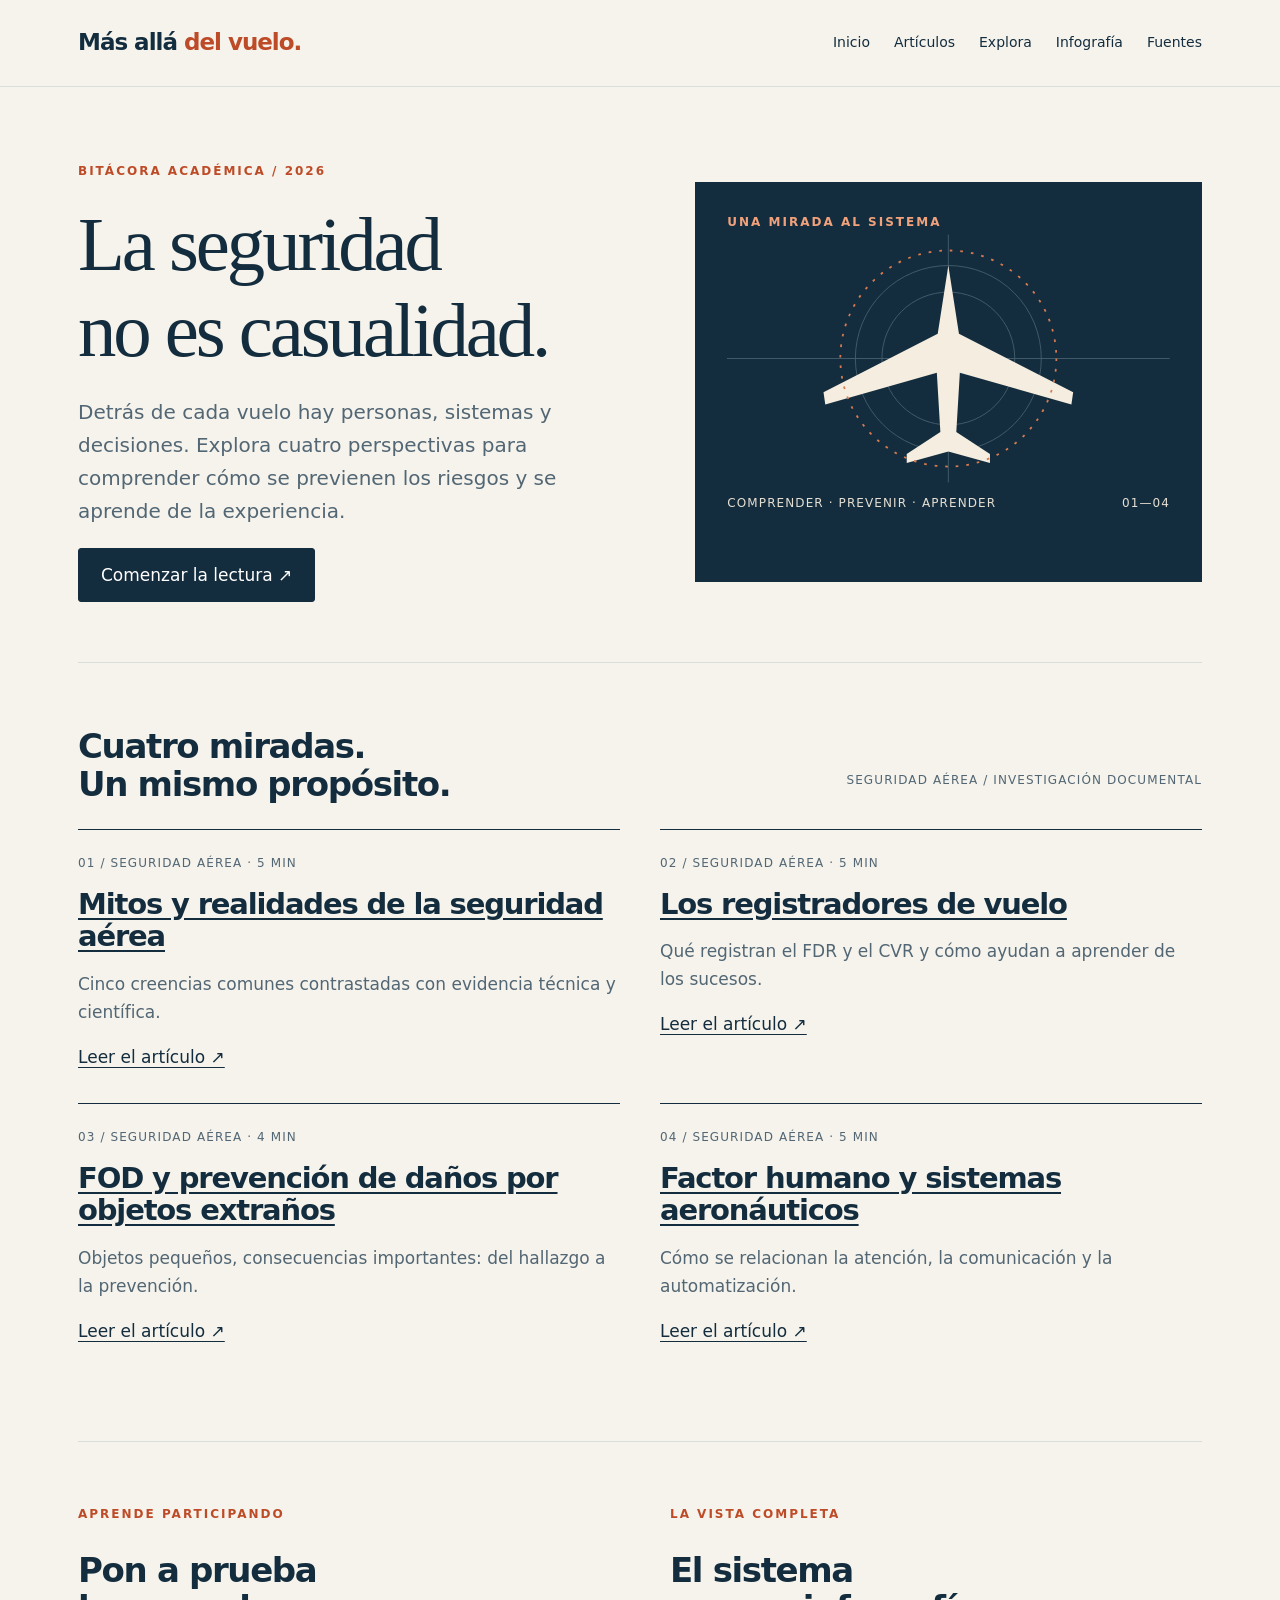
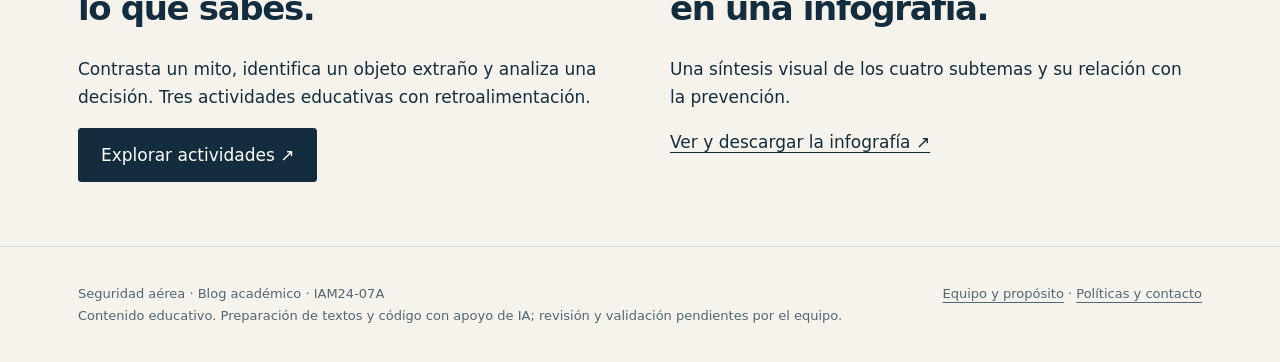
==== index.html @ 42914249 "Añadir blog académico de seguridad aérea con artículos, infografía y actividades" ====
<!doctype html><html lang="es"><head><meta charset="utf-8"><meta name="viewport" content="width=device-width, initial-scale=1"><meta name="description" content="Blog académico sobre seguridad aérea: mitos, registradores, FOD y factor humano."><title>Seguridad aérea · Más allá del vuelo</title><link rel="stylesheet" href="estilos.css"></head><body><a class="skip" href="#contenido">Saltar al contenido</a><div class="top"><header class="wrap"><a class="brand" href="index.html">Más allá<span> del vuelo.</span></a><nav aria-label="Navegación principal"><a href="index.html">Inicio</a><a href="index.html#articulos">Artículos</a><a href="actividades.html">Explora</a><a href="infografia.html">Infografía</a><a href="fuentes.html">Fuentes</a></nav></header></div><main id="contenido" class="wrap"><section class="hero"><div><div class="eyebrow">Bitácora académica / 2026</div><h1>La seguridad<br>no es casualidad.</h1><p class="lead">Detrás de cada vuelo hay personas, sistemas y decisiones. Explora cuatro perspectivas para comprender cómo se previenen los riesgos y se aprende de la experiencia.</p><a class="btn" href="#articulos">Comenzar la lectura ↗</a></div><div class="hero-art"><div class="eyebrow">Una mirada al sistema</div><svg viewBox="0 0 500 280" role="img" aria-label="Ilustración esquemática de un avión y cuatro áreas de seguridad"><g stroke="#466070" stroke-width="1" fill="none"><circle cx="250" cy="140" r="105"/><circle cx="250" cy="140" r="75"/><path d="M0 140h500M250 0v280"/></g><path fill="#f4ede0" d="M250 35l12 77 129 66-2 14-126-36-4 67 38 25v10l-47-13-47 13v-10l38-25-4-67-126 36-2-14 129-66z"/><circle cx="250" cy="140" r="122" stroke="#d77a4f" stroke-width="2" stroke-dasharray="3 9" fill="none"/></svg><div class="row meta" style="color:#e5dfd3"><span>Comprender · Prevenir · Aprender</span><span>01—04</span></div></div></section><section class="section" id="articulos"><div class="sectionhead"><h2>Cuatro miradas.<br>Un mismo propósito.</h2><p class="meta">Seguridad aérea / Investigación documental</p></div><div class="grid"><article class="story"><div class="meta">01 / Seguridad aérea · 5 min</div><h3><a href="mitos.html">Mitos y realidades de la seguridad aérea</a></h3><p>Cinco creencias comunes contrastadas con evidencia técnica y científica.</p><a href="mitos.html">Leer el artículo ↗</a></article><article class="story"><div class="meta">02 / Seguridad aérea · 5 min</div><h3><a href="registradores.html">Los registradores de vuelo</a></h3><p>Qué registran el FDR y el CVR y cómo ayudan a aprender de los sucesos.</p><a href="registradores.html">Leer el artículo ↗</a></article><article class="story"><div class="meta">03 / Seguridad aérea · 4 min</div><h3><a href="fod.html">FOD y prevención de daños por objetos extraños</a></h3><p>Objetos pequeños, consecuencias importantes: del hallazgo a la prevención.</p><a href="fod.html">Leer el artículo ↗</a></article><article class="story"><div class="meta">04 / Seguridad aérea · 5 min</div><h3><a href="factor-humano.html">Factor humano y sistemas aeronáuticos</a></h3><p>Cómo se relacionan la atención, la comunicación y la automatización.</p><a href="factor-humano.html">Leer el artículo ↗</a></article></div></section><section class="section split"><div><div class="eyebrow">Aprende participando</div><h2>Pon a prueba<br>lo que sabes.</h2><p>Contrasta un mito, identifica un objeto extraño y analiza una decisión. Tres actividades educativas con retroalimentación.</p><a class="btn" href="actividades.html">Explorar actividades ↗</a></div><div><div class="eyebrow">La vista completa</div><h2>El sistema<br>en una infografía.</h2><p>Una síntesis visual de los cuatro subtemas y su relación con la prevención.</p><a href="infografia.html">Ver y descargar la infografía ↗</a></div></section></main><footer><div class="wrap row"><span>Seguridad aérea · Blog académico · IAM24-07A</span><div><a href="acerca.html">Equipo y propósito</a> · <a href="politicas.html">Políticas y contacto</a></div></div><div class="wrap">Contenido educativo. Preparación de textos y código con apoyo de IA; revisión y validación pendientes por el equipo.</div></footer><script src="interaccion.js" defer></script></body></html>
---- estilos.css ----
:root{--ink:#142d3e;--muted:#526674;--paper:#f5f3ec;--line:#d7ddd9;--orange:#be4b27;--light:#e7eeeb}*{box-sizing:border-box}html{scroll-behavior:smooth}body{margin:0;background:var(--paper);color:var(--ink);font:17px/1.65 system-ui,-apple-system,Segoe UI,sans-serif}a{color:inherit;text-underline-offset:4px}a:hover{color:var(--orange)}button,input,select{font:inherit}button,.btn{display:inline-block;cursor:pointer;background:var(--ink);color:white;border:1px solid var(--ink);padding:12px 22px;text-decoration:none;border-radius:3px}button:hover,.btn:hover{background:var(--orange);border-color:var(--orange);color:white}button:focus-visible,a:focus-visible{outline:3px solid #df8a28;outline-offset:4px}.wrap{max-width:1180px;margin:auto;padding:0 28px}.top{border-bottom:1px solid var(--line)}header{display:flex;align-items:center;justify-content:space-between;gap:20px;min-height:86px}.brand{text-decoration:none;font-weight:800;letter-spacing:-1px;font-size:23px}.brand span{color:var(--orange)}nav{display:flex;gap:24px;font-size:14px;flex-wrap:wrap}nav a{text-decoration:none}.eyebrow{text-transform:uppercase;font:700 12px/1.4 system-ui;letter-spacing:2px;color:var(--orange)}h1,h2,h3{line-height:1.12;font-weight:700;letter-spacing:-.04em}h1{font-family:Georgia,serif;font-size:clamp(42px,6vw,78px);font-weight:400;margin:22px 0}h2{font-size:34px}h3{font-size:23px}.hero{display:grid;grid-template-columns:1.1fr 1fr;gap:60px;padding:76px 0 60px;align-items:center}.hero p{max-width:620px}.lead{font-size:20px;color:var(--muted)}.hero-art{background:var(--ink);color:white;min-height:400px;position:relative;overflow:hidden;padding:32px}.hero-art svg{width:100%;height:255px}.hero-art .eyebrow{color:#f1a27c}.grid{display:grid;grid-template-columns:repeat(2,1fr);gap:0 40px}.story{border-top:1px solid var(--ink);padding:24px 0 32px}.story h3{font-size:29px;margin:14px 0}.story p{color:var(--muted)}.meta{font-size:12px;text-transform:uppercase;letter-spacing:1.1px;color:var(--muted)}.row{display:flex;align-items:center;justify-content:space-between;gap:16px}.section{padding:64px 0;border-top:1px solid var(--line)}.sectionhead{display:flex;align-items:end;justify-content:space-between;gap:24px;margin-bottom:26px}.sectionhead h2{margin:0}.split{display:grid;grid-template-columns:1fr 1fr;gap:60px}.reading{max-width:780px;margin:50px auto 80px}.reading h1{font-size:55px}.reading p{text-align:left;line-height:1.85}.reading h2{font-size:27px;margin-top:42px}.back{font-size:14px}.articlemeta{border-top:1px solid var(--line);border-bottom:1px solid var(--line);padding:14px 0;margin:30px 0;font-size:13px;color:var(--muted)}.diagram{background:var(--light);padding:24px;margin:28px 0}.diagram svg{width:100%;height:auto}.caption{font-size:12px;color:var(--muted);margin-top:8px}.practice{background:var(--ink);color:white;padding:40px;margin-top:35px}.practice p{color:#dce3e8}.practice legend{font-size:20px;font-weight:700}.options label{display:block;margin:10px 0;padding:10px;border:1px solid #72838e}.practice button{background:#e7cba5;color:var(--ink);margin-top:15px}.feedback{padding-top:16px;min-height:30px}.reference{overflow-wrap:anywhere;font-size:14px;padding:18px 0;border-bottom:1px solid var(--line)}.infographic{max-width:480px;width:100%;display:block;margin:30px auto}.note{border-left:3px solid var(--orange);padding:4px 20px;color:var(--muted)}footer{padding:36px 0;border-top:1px solid var(--line);font-size:13px;color:var(--muted)}footer .row{flex-wrap:wrap}.pill{border:1px solid var(--line);padding:7px 12px;display:inline-block;font-size:12px}.article-nav{display:flex;gap:18px;flex-wrap:wrap}.skip{position:absolute;top:-70px;left:15px;background:white;padding:10px}.skip:focus{top:10px}details{padding:18px 0;border-bottom:1px solid var(--line)}summary{cursor:pointer;font-weight:700}.status{background:#efe4d1;padding:20px;font-size:15px} @media(max-width:760px){header{display:block;padding:18px 0}nav{gap:15px;margin-top:12px}.hero,.split{grid-template-columns:1fr;gap:30px}.hero{padding:36px 0}.hero-art{min-height:300px}.grid{grid-template-columns:1fr}.section{padding:40px 0}.sectionhead{display:block}.reading h1{font-size:40px}.practice{padding:24px}.wrap{padding:0 20px}.reading{margin-top:30px}}@media print{header,footer,.practice,.btn,nav{display:none}.reading{max-width:none}body{background:white;color:black}.reading p{font-size:11pt}.hero-art{display:none}}
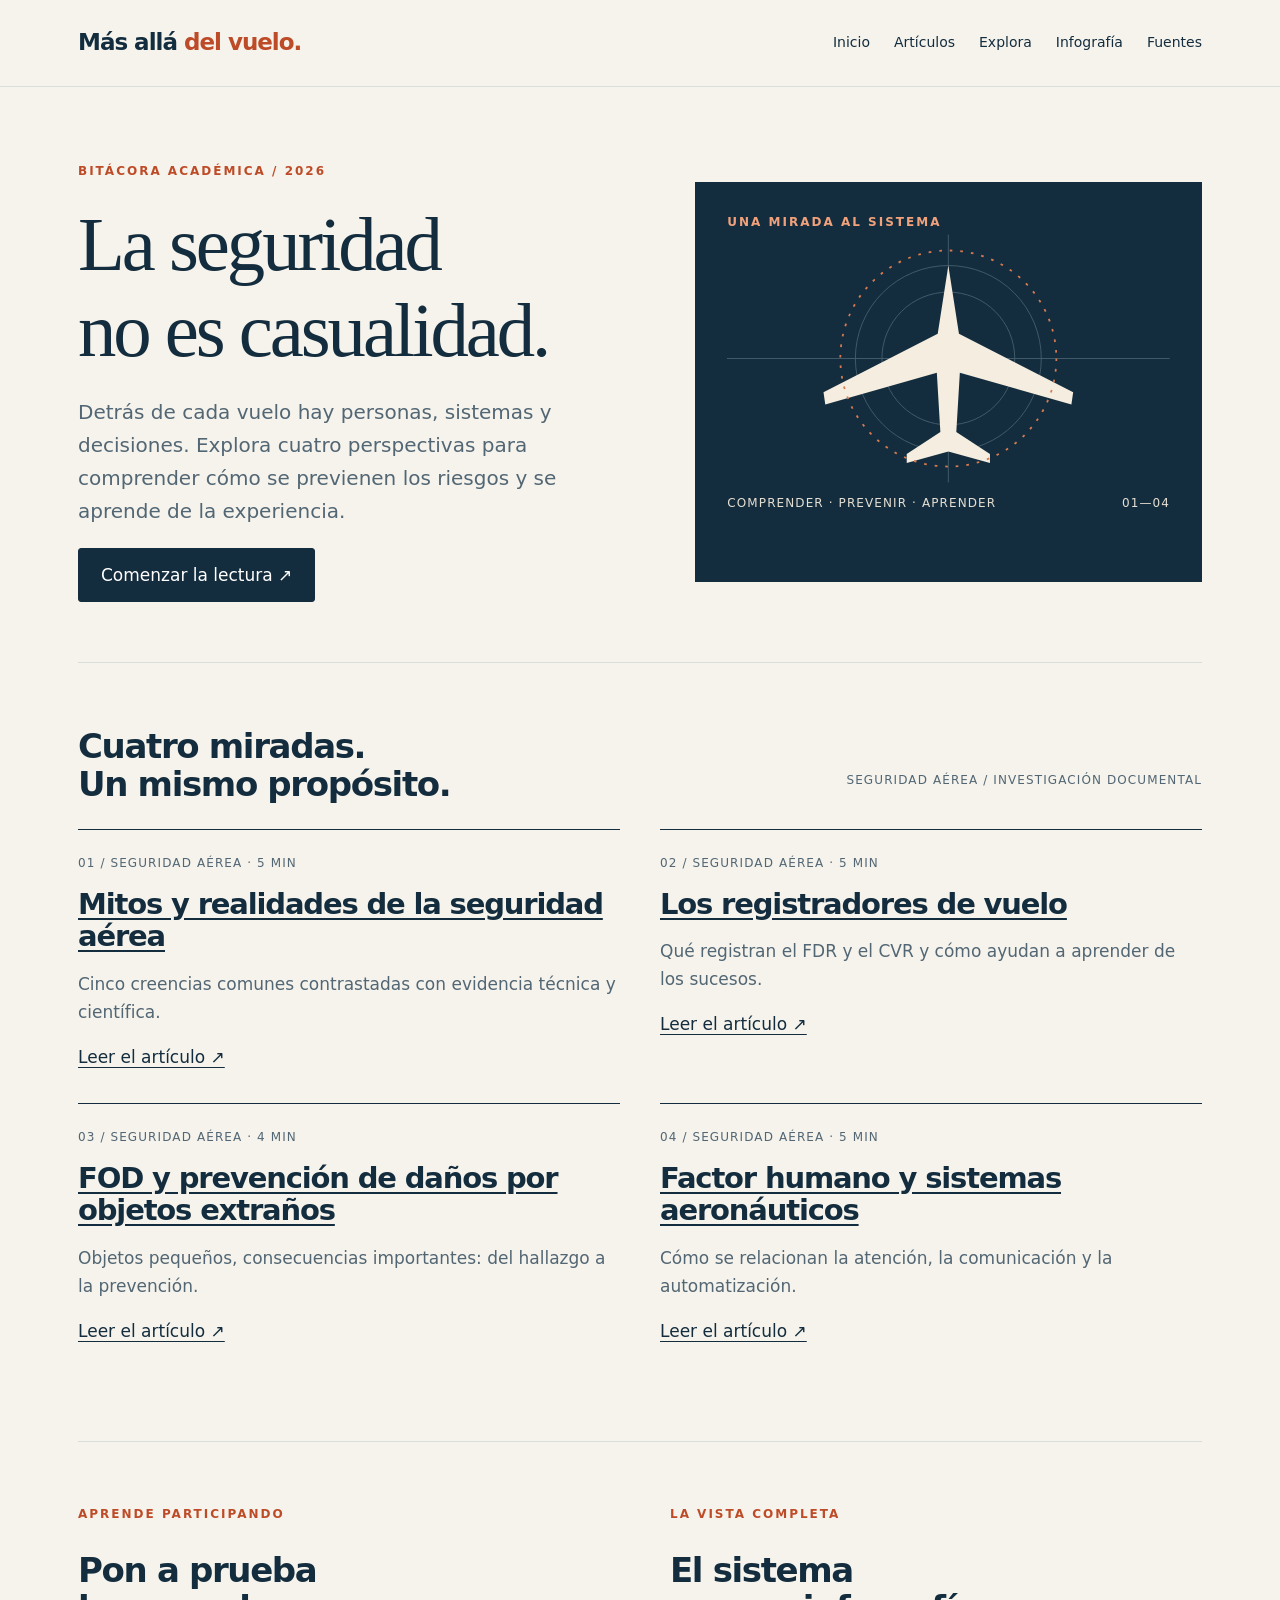
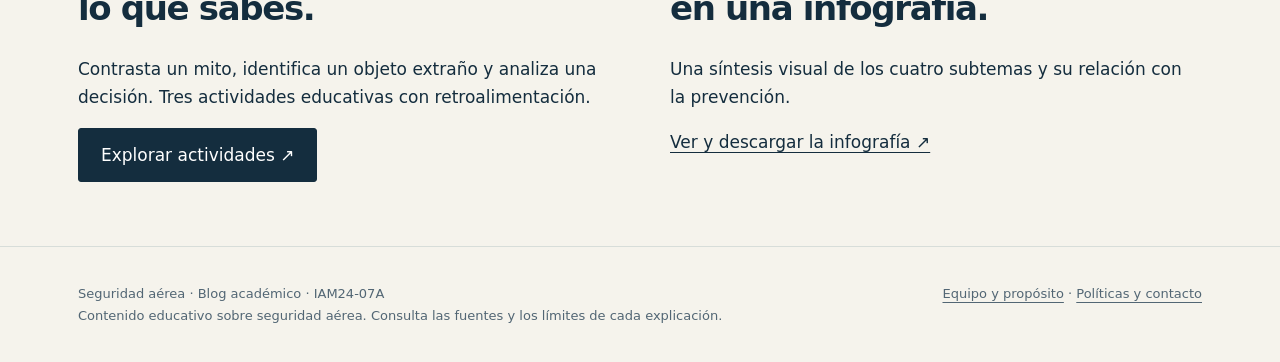
==== commit 5027c717: "Simplificar créditos visibles y conservar referencias bibliográficas" ====
--- a/index.html
+++ b/index.html
@@ -1 +1 @@
-<!doctype html><html lang="es"><head><meta charset="utf-8"><meta name="viewport" content="width=device-width, initial-scale=1"><meta name="description" content="Blog académico sobre seguridad aérea: mitos, registradores, FOD y factor humano."><title>Seguridad aérea · Más allá del vuelo</title><link rel="stylesheet" href="estilos.css"></head><body><a class="skip" href="#contenido">Saltar al contenido</a><div class="top"><header class="wrap"><a class="brand" href="index.html">Más allá<span> del vuelo.</span></a><nav aria-label="Navegación principal"><a href="index.html">Inicio</a><a href="index.html#articulos">Artículos</a><a href="actividades.html">Explora</a><a href="infografia.html">Infografía</a><a href="fuentes.html">Fuentes</a></nav></header></div><main id="contenido" class="wrap"><section class="hero"><div><div class="eyebrow">Bitácora académica / 2026</div><h1>La seguridad<br>no es casualidad.</h1><p class="lead">Detrás de cada vuelo hay personas, sistemas y decisiones. Explora cuatro perspectivas para comprender cómo se previenen los riesgos y se aprende de la experiencia.</p><a class="btn" href="#articulos">Comenzar la lectura ↗</a></div><div class="hero-art"><div class="eyebrow">Una mirada al sistema</div><svg viewBox="0 0 500 280" role="img" aria-label="Ilustración esquemática de un avión y cuatro áreas de seguridad"><g stroke="#466070" stroke-width="1" fill="none"><circle cx="250" cy="140" r="105"/><circle cx="250" cy="140" r="75"/><path d="M0 140h500M250 0v280"/></g><path fill="#f4ede0" d="M250 35l12 77 129 66-2 14-126-36-4 67 38 25v10l-47-13-47 13v-10l38-25-4-67-126 36-2-14 129-66z"/><circle cx="250" cy="140" r="122" stroke="#d77a4f" stroke-width="2" stroke-dasharray="3 9" fill="none"/></svg><div class="row meta" style="color:#e5dfd3"><span>Comprender · Prevenir · Aprender</span><span>01—04</span></div></div></section><section class="section" id="articulos"><div class="sectionhead"><h2>Cuatro miradas.<br>Un mismo propósito.</h2><p class="meta">Seguridad aérea / Investigación documental</p></div><div class="grid"><article class="story"><div class="meta">01 / Seguridad aérea · 5 min</div><h3><a href="mitos.html">Mitos y realidades de la seguridad aérea</a></h3><p>Cinco creencias comunes contrastadas con evidencia técnica y científica.</p><a href="mitos.html">Leer el artículo ↗</a></article><article class="story"><div class="meta">02 / Seguridad aérea · 5 min</div><h3><a href="registradores.html">Los registradores de vuelo</a></h3><p>Qué registran el FDR y el CVR y cómo ayudan a aprender de los sucesos.</p><a href="registradores.html">Leer el artículo ↗</a></article><article class="story"><div class="meta">03 / Seguridad aérea · 4 min</div><h3><a href="fod.html">FOD y prevención de daños por objetos extraños</a></h3><p>Objetos pequeños, consecuencias importantes: del hallazgo a la prevención.</p><a href="fod.html">Leer el artículo ↗</a></article><article class="story"><div class="meta">04 / Seguridad aérea · 5 min</div><h3><a href="factor-humano.html">Factor humano y sistemas aeronáuticos</a></h3><p>Cómo se relacionan la atención, la comunicación y la automatización.</p><a href="factor-humano.html">Leer el artículo ↗</a></article></div></section><section class="section split"><div><div class="eyebrow">Aprende participando</div><h2>Pon a prueba<br>lo que sabes.</h2><p>Contrasta un mito, identifica un objeto extraño y analiza una decisión. Tres actividades educativas con retroalimentación.</p><a class="btn" href="actividades.html">Explorar actividades ↗</a></div><div><div class="eyebrow">La vista completa</div><h2>El sistema<br>en una infografía.</h2><p>Una síntesis visual de los cuatro subtemas y su relación con la prevención.</p><a href="infografia.html">Ver y descargar la infografía ↗</a></div></section></main><footer><div class="wrap row"><span>Seguridad aérea · Blog académico · IAM24-07A</span><div><a href="acerca.html">Equipo y propósito</a> · <a href="politicas.html">Políticas y contacto</a></div></div><div class="wrap">Contenido educativo. Preparación de textos y código con apoyo de IA; revisión y validación pendientes por el equipo.</div></footer><script src="interaccion.js" defer></script></body></html>+<!doctype html><html lang="es"><head><meta charset="utf-8"><meta name="viewport" content="width=device-width, initial-scale=1"><meta name="description" content="Blog académico sobre seguridad aérea: mitos, registradores, FOD y factor humano."><title>Seguridad aérea · Más allá del vuelo</title><link rel="stylesheet" href="estilos.css"></head><body><a class="skip" href="#contenido">Saltar al contenido</a><div class="top"><header class="wrap"><a class="brand" href="index.html">Más allá<span> del vuelo.</span></a><nav aria-label="Navegación principal"><a href="index.html">Inicio</a><a href="index.html#articulos">Artículos</a><a href="actividades.html">Explora</a><a href="infografia.html">Infografía</a><a href="fuentes.html">Fuentes</a></nav></header></div><main id="contenido" class="wrap"><section class="hero"><div><div class="eyebrow">Bitácora académica / 2026</div><h1>La seguridad<br>no es casualidad.</h1><p class="lead">Detrás de cada vuelo hay personas, sistemas y decisiones. Explora cuatro perspectivas para comprender cómo se previenen los riesgos y se aprende de la experiencia.</p><a class="btn" href="#articulos">Comenzar la lectura ↗</a></div><div class="hero-art"><div class="eyebrow">Una mirada al sistema</div><svg viewBox="0 0 500 280" role="img" aria-label="Ilustración esquemática de un avión y cuatro áreas de seguridad"><g stroke="#466070" stroke-width="1" fill="none"><circle cx="250" cy="140" r="105"/><circle cx="250" cy="140" r="75"/><path d="M0 140h500M250 0v280"/></g><path fill="#f4ede0" d="M250 35l12 77 129 66-2 14-126-36-4 67 38 25v10l-47-13-47 13v-10l38-25-4-67-126 36-2-14 129-66z"/><circle cx="250" cy="140" r="122" stroke="#d77a4f" stroke-width="2" stroke-dasharray="3 9" fill="none"/></svg><div class="row meta" style="color:#e5dfd3"><span>Comprender · Prevenir · Aprender</span><span>01—04</span></div></div></section><section class="section" id="articulos"><div class="sectionhead"><h2>Cuatro miradas.<br>Un mismo propósito.</h2><p class="meta">Seguridad aérea / Investigación documental</p></div><div class="grid"><article class="story"><div class="meta">01 / Seguridad aérea · 5 min</div><h3><a href="mitos.html">Mitos y realidades de la seguridad aérea</a></h3><p>Cinco creencias comunes contrastadas con evidencia técnica y científica.</p><a href="mitos.html">Leer el artículo ↗</a></article><article class="story"><div class="meta">02 / Seguridad aérea · 5 min</div><h3><a href="registradores.html">Los registradores de vuelo</a></h3><p>Qué registran el FDR y el CVR y cómo ayudan a aprender de los sucesos.</p><a href="registradores.html">Leer el artículo ↗</a></article><article class="story"><div class="meta">03 / Seguridad aérea · 4 min</div><h3><a href="fod.html">FOD y prevención de daños por objetos extraños</a></h3><p>Objetos pequeños, consecuencias importantes: del hallazgo a la prevención.</p><a href="fod.html">Leer el artículo ↗</a></article><article class="story"><div class="meta">04 / Seguridad aérea · 5 min</div><h3><a href="factor-humano.html">Factor humano y sistemas aeronáuticos</a></h3><p>Cómo se relacionan la atención, la comunicación y la automatización.</p><a href="factor-humano.html">Leer el artículo ↗</a></article></div></section><section class="section split"><div><div class="eyebrow">Aprende participando</div><h2>Pon a prueba<br>lo que sabes.</h2><p>Contrasta un mito, identifica un objeto extraño y analiza una decisión. Tres actividades educativas con retroalimentación.</p><a class="btn" href="actividades.html">Explorar actividades ↗</a></div><div><div class="eyebrow">La vista completa</div><h2>El sistema<br>en una infografía.</h2><p>Una síntesis visual de los cuatro subtemas y su relación con la prevención.</p><a href="infografia.html">Ver y descargar la infografía ↗</a></div></section></main><footer><div class="wrap row"><span>Seguridad aérea · Blog académico · IAM24-07A</span><div><a href="acerca.html">Equipo y propósito</a> · <a href="politicas.html">Políticas y contacto</a></div></div><div class="wrap">Contenido educativo sobre seguridad aérea. Consulta las fuentes y los límites de cada explicación.</div></footer><script src="interaccion.js" defer></script></body></html>
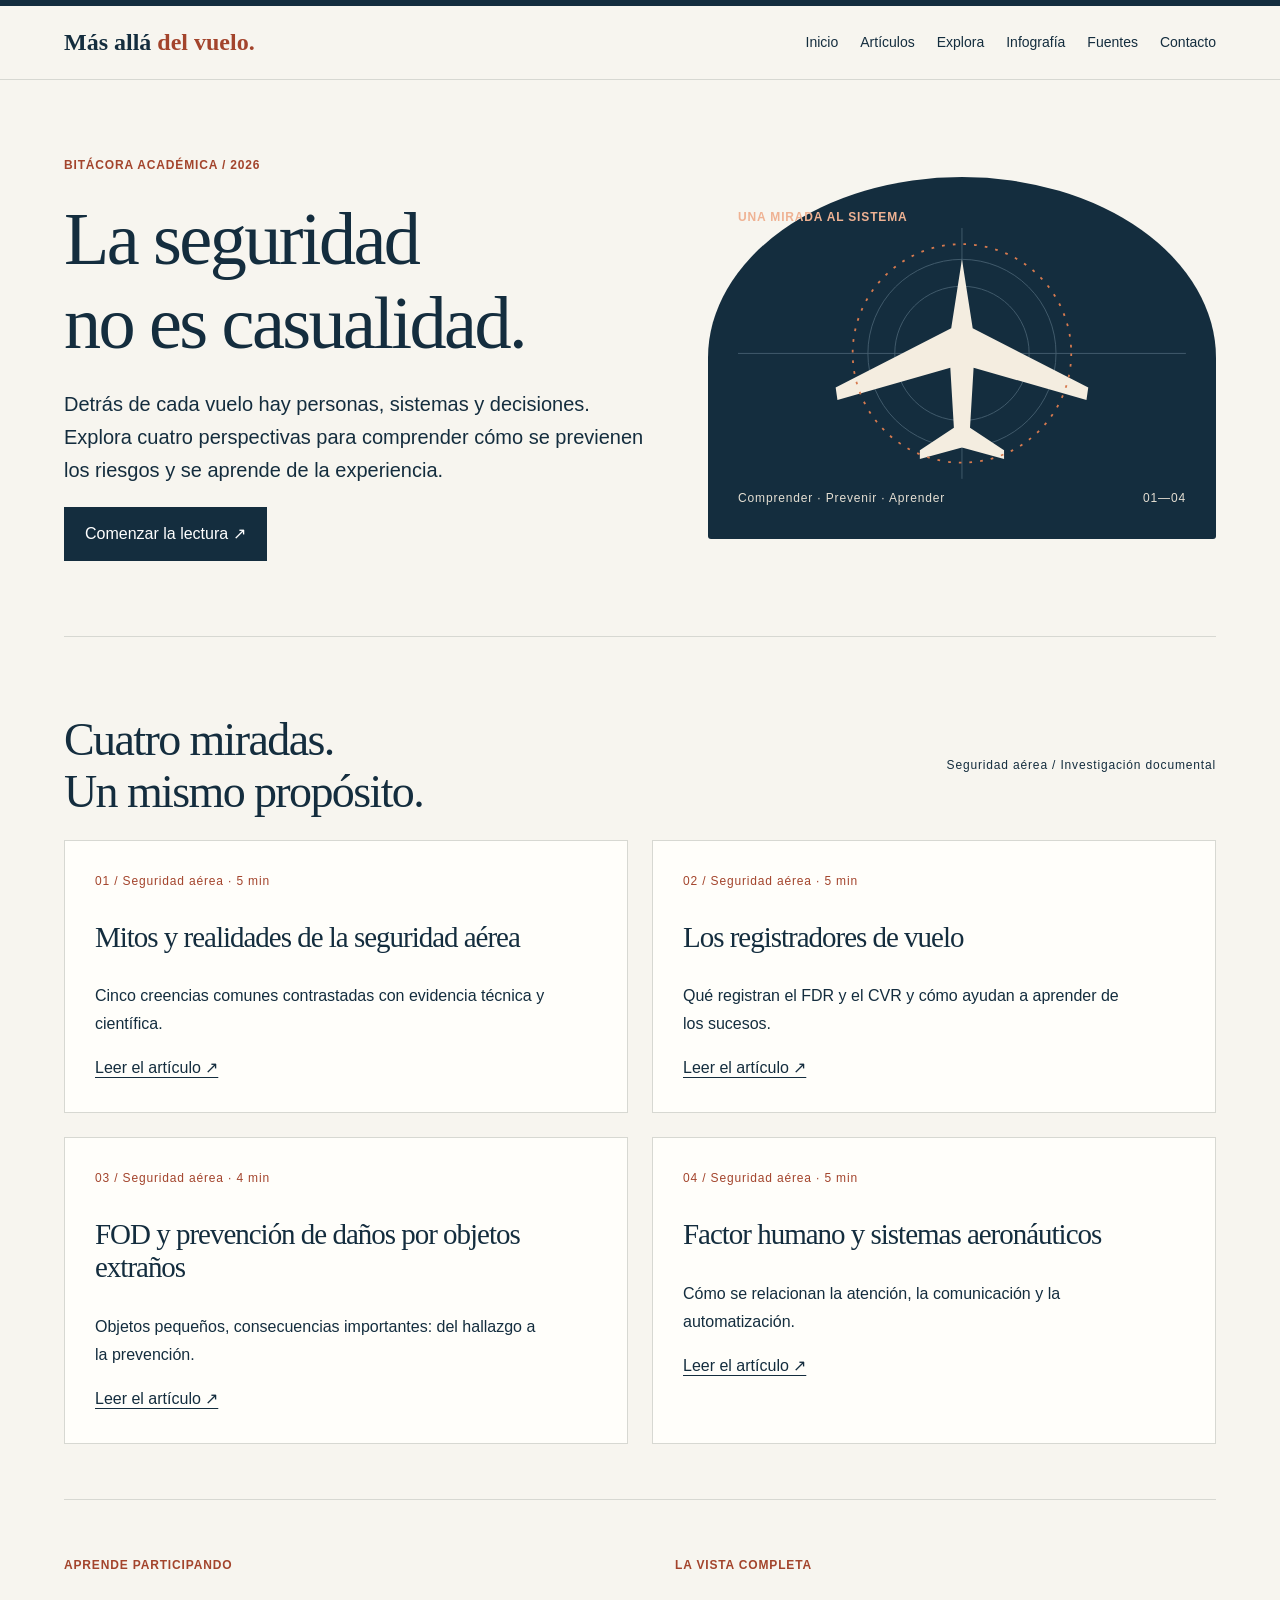
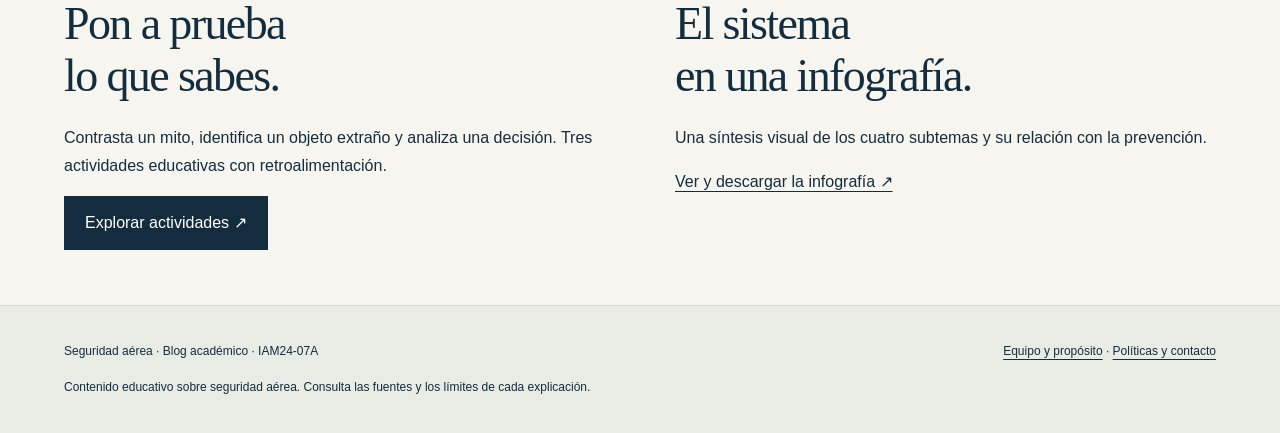
==== commit 8eabe170: "Reconstruye diseño editorial, gráficos educativos, actividades por artículo y políticas" ====
--- a/index.html
+++ b/index.html
@@ -1 +1 @@
-<!doctype html><html lang="es"><head><meta charset="utf-8"><meta name="viewport" content="width=device-width, initial-scale=1"><meta name="description" content="Blog académico sobre seguridad aérea: mitos, registradores, FOD y factor humano."><title>Seguridad aérea · Más allá del vuelo</title><link rel="stylesheet" href="estilos.css"></head><body><a class="skip" href="#contenido">Saltar al contenido</a><div class="top"><header class="wrap"><a class="brand" href="index.html">Más allá<span> del vuelo.</span></a><nav aria-label="Navegación principal"><a href="index.html">Inicio</a><a href="index.html#articulos">Artículos</a><a href="actividades.html">Explora</a><a href="infografia.html">Infografía</a><a href="fuentes.html">Fuentes</a></nav></header></div><main id="contenido" class="wrap"><section class="hero"><div><div class="eyebrow">Bitácora académica / 2026</div><h1>La seguridad<br>no es casualidad.</h1><p class="lead">Detrás de cada vuelo hay personas, sistemas y decisiones. Explora cuatro perspectivas para comprender cómo se previenen los riesgos y se aprende de la experiencia.</p><a class="btn" href="#articulos">Comenzar la lectura ↗</a></div><div class="hero-art"><div class="eyebrow">Una mirada al sistema</div><svg viewBox="0 0 500 280" role="img" aria-label="Ilustración esquemática de un avión y cuatro áreas de seguridad"><g stroke="#466070" stroke-width="1" fill="none"><circle cx="250" cy="140" r="105"/><circle cx="250" cy="140" r="75"/><path d="M0 140h500M250 0v280"/></g><path fill="#f4ede0" d="M250 35l12 77 129 66-2 14-126-36-4 67 38 25v10l-47-13-47 13v-10l38-25-4-67-126 36-2-14 129-66z"/><circle cx="250" cy="140" r="122" stroke="#d77a4f" stroke-width="2" stroke-dasharray="3 9" fill="none"/></svg><div class="row meta" style="color:#e5dfd3"><span>Comprender · Prevenir · Aprender</span><span>01—04</span></div></div></section><section class="section" id="articulos"><div class="sectionhead"><h2>Cuatro miradas.<br>Un mismo propósito.</h2><p class="meta">Seguridad aérea / Investigación documental</p></div><div class="grid"><article class="story"><div class="meta">01 / Seguridad aérea · 5 min</div><h3><a href="mitos.html">Mitos y realidades de la seguridad aérea</a></h3><p>Cinco creencias comunes contrastadas con evidencia técnica y científica.</p><a href="mitos.html">Leer el artículo ↗</a></article><article class="story"><div class="meta">02 / Seguridad aérea · 5 min</div><h3><a href="registradores.html">Los registradores de vuelo</a></h3><p>Qué registran el FDR y el CVR y cómo ayudan a aprender de los sucesos.</p><a href="registradores.html">Leer el artículo ↗</a></article><article class="story"><div class="meta">03 / Seguridad aérea · 4 min</div><h3><a href="fod.html">FOD y prevención de daños por objetos extraños</a></h3><p>Objetos pequeños, consecuencias importantes: del hallazgo a la prevención.</p><a href="fod.html">Leer el artículo ↗</a></article><article class="story"><div class="meta">04 / Seguridad aérea · 5 min</div><h3><a href="factor-humano.html">Factor humano y sistemas aeronáuticos</a></h3><p>Cómo se relacionan la atención, la comunicación y la automatización.</p><a href="factor-humano.html">Leer el artículo ↗</a></article></div></section><section class="section split"><div><div class="eyebrow">Aprende participando</div><h2>Pon a prueba<br>lo que sabes.</h2><p>Contrasta un mito, identifica un objeto extraño y analiza una decisión. Tres actividades educativas con retroalimentación.</p><a class="btn" href="actividades.html">Explorar actividades ↗</a></div><div><div class="eyebrow">La vista completa</div><h2>El sistema<br>en una infografía.</h2><p>Una síntesis visual de los cuatro subtemas y su relación con la prevención.</p><a href="infografia.html">Ver y descargar la infografía ↗</a></div></section></main><footer><div class="wrap row"><span>Seguridad aérea · Blog académico · IAM24-07A</span><div><a href="acerca.html">Equipo y propósito</a> · <a href="politicas.html">Políticas y contacto</a></div></div><div class="wrap">Contenido educativo sobre seguridad aérea. Consulta las fuentes y los límites de cada explicación.</div></footer><script src="interaccion.js" defer></script></body></html>+<!doctype html><html lang="es"><head><meta charset="utf-8"><meta name="viewport" content="width=device-width, initial-scale=1"><meta name="description" content="Blog académico sobre seguridad aérea: mitos, registradores, FOD y factor humano."><title>Seguridad aérea · Más allá del vuelo</title><link rel="stylesheet" href="estilos.css"></head><body><a class="skip" href="#contenido">Saltar al contenido</a><div class="top"><header class="wrap"><a class="brand" href="index.html">Más allá<span> del vuelo.</span></a><nav aria-label="Navegación principal"><a href="index.html">Inicio</a><a href="index.html#articulos">Artículos</a><a href="actividades.html">Explora</a><a href="infografia.html">Infografía</a><a href="fuentes.html">Fuentes</a><a href="contacto.html">Contacto</a></nav></header></div><main id="contenido" class="wrap"><section class="hero"><div><div class="eyebrow">Bitácora académica / 2026</div><h1>La seguridad<br>no es casualidad.</h1><p class="lead">Detrás de cada vuelo hay personas, sistemas y decisiones. Explora cuatro perspectivas para comprender cómo se previenen los riesgos y se aprende de la experiencia.</p><a class="btn" href="#articulos">Comenzar la lectura ↗</a></div><div class="hero-art"><div class="eyebrow">Una mirada al sistema</div><svg viewBox="0 0 500 280" role="img" aria-label="Ilustración esquemática de un avión y cuatro áreas de seguridad"><g stroke="#466070" stroke-width="1" fill="none"><circle cx="250" cy="140" r="105"/><circle cx="250" cy="140" r="75"/><path d="M0 140h500M250 0v280"/></g><path fill="#f4ede0" d="M250 35l12 77 129 66-2 14-126-36-4 67 38 25v10l-47-13-47 13v-10l38-25-4-67-126 36-2-14 129-66z"/><circle cx="250" cy="140" r="122" stroke="#d77a4f" stroke-width="2" stroke-dasharray="3 9" fill="none"/></svg><div class="row meta" style="color:#e5dfd3"><span>Comprender · Prevenir · Aprender</span><span>01—04</span></div></div></section><section class="section" id="articulos"><div class="sectionhead"><h2>Cuatro miradas.<br>Un mismo propósito.</h2><p class="meta">Seguridad aérea / Investigación documental</p></div><div class="grid"><article class="story"><div class="meta">01 / Seguridad aérea · 5 min</div><h3><a href="mitos.html">Mitos y realidades de la seguridad aérea</a></h3><p>Cinco creencias comunes contrastadas con evidencia técnica y científica.</p><a href="mitos.html">Leer el artículo ↗</a></article><article class="story"><div class="meta">02 / Seguridad aérea · 5 min</div><h3><a href="registradores.html">Los registradores de vuelo</a></h3><p>Qué registran el FDR y el CVR y cómo ayudan a aprender de los sucesos.</p><a href="registradores.html">Leer el artículo ↗</a></article><article class="story"><div class="meta">03 / Seguridad aérea · 4 min</div><h3><a href="fod.html">FOD y prevención de daños por objetos extraños</a></h3><p>Objetos pequeños, consecuencias importantes: del hallazgo a la prevención.</p><a href="fod.html">Leer el artículo ↗</a></article><article class="story"><div class="meta">04 / Seguridad aérea · 5 min</div><h3><a href="factor-humano.html">Factor humano y sistemas aeronáuticos</a></h3><p>Cómo se relacionan la atención, la comunicación y la automatización.</p><a href="factor-humano.html">Leer el artículo ↗</a></article></div></section><section class="section split"><div><div class="eyebrow">Aprende participando</div><h2>Pon a prueba<br>lo que sabes.</h2><p>Contrasta un mito, identifica un objeto extraño y analiza una decisión. Tres actividades educativas con retroalimentación.</p><a class="btn" href="actividades.html">Explorar actividades ↗</a></div><div><div class="eyebrow">La vista completa</div><h2>El sistema<br>en una infografía.</h2><p>Una síntesis visual de los cuatro subtemas y su relación con la prevención.</p><a href="infografia.html">Ver y descargar la infografía ↗</a></div></section></main><footer><div class="wrap row"><span>Seguridad aérea · Blog académico · IAM24-07A</span><div><a href="acerca.html">Equipo y propósito</a> · <a href="politicas.html">Políticas y contacto</a></div></div><div class="wrap">Contenido educativo sobre seguridad aérea. Consulta las fuentes y los límites de cada explicación.</div></footer><script src="interaccion.js" defer></script></body></html>
--- a/estilos.css
+++ b/estilos.css
@@ -1 +1,2 @@
-:root{--ink:#142d3e;--muted:#526674;--paper:#f5f3ec;--line:#d7ddd9;--orange:#be4b27;--light:#e7eeeb}*{box-sizing:border-box}html{scroll-behavior:smooth}body{margin:0;background:var(--paper);color:var(--ink);font:17px/1.65 system-ui,-apple-system,Segoe UI,sans-serif}a{color:inherit;text-underline-offset:4px}a:hover{color:var(--orange)}button,input,select{font:inherit}button,.btn{display:inline-block;cursor:pointer;background:var(--ink);color:white;border:1px solid var(--ink);padding:12px 22px;text-decoration:none;border-radius:3px}button:hover,.btn:hover{background:var(--orange);border-color:var(--orange);color:white}button:focus-visible,a:focus-visible{outline:3px solid #df8a28;outline-offset:4px}.wrap{max-width:1180px;margin:auto;padding:0 28px}.top{border-bottom:1px solid var(--line)}header{display:flex;align-items:center;justify-content:space-between;gap:20px;min-height:86px}.brand{text-decoration:none;font-weight:800;letter-spacing:-1px;font-size:23px}.brand span{color:var(--orange)}nav{display:flex;gap:24px;font-size:14px;flex-wrap:wrap}nav a{text-decoration:none}.eyebrow{text-transform:uppercase;font:700 12px/1.4 system-ui;letter-spacing:2px;color:var(--orange)}h1,h2,h3{line-height:1.12;font-weight:700;letter-spacing:-.04em}h1{font-family:Georgia,serif;font-size:clamp(42px,6vw,78px);font-weight:400;margin:22px 0}h2{font-size:34px}h3{font-size:23px}.hero{display:grid;grid-template-columns:1.1fr 1fr;gap:60px;padding:76px 0 60px;align-items:center}.hero p{max-width:620px}.lead{font-size:20px;color:var(--muted)}.hero-art{background:var(--ink);color:white;min-height:400px;position:relative;overflow:hidden;padding:32px}.hero-art svg{width:100%;height:255px}.hero-art .eyebrow{color:#f1a27c}.grid{display:grid;grid-template-columns:repeat(2,1fr);gap:0 40px}.story{border-top:1px solid var(--ink);padding:24px 0 32px}.story h3{font-size:29px;margin:14px 0}.story p{color:var(--muted)}.meta{font-size:12px;text-transform:uppercase;letter-spacing:1.1px;color:var(--muted)}.row{display:flex;align-items:center;justify-content:space-between;gap:16px}.section{padding:64px 0;border-top:1px solid var(--line)}.sectionhead{display:flex;align-items:end;justify-content:space-between;gap:24px;margin-bottom:26px}.sectionhead h2{margin:0}.split{display:grid;grid-template-columns:1fr 1fr;gap:60px}.reading{max-width:780px;margin:50px auto 80px}.reading h1{font-size:55px}.reading p{text-align:left;line-height:1.85}.reading h2{font-size:27px;margin-top:42px}.back{font-size:14px}.articlemeta{border-top:1px solid var(--line);border-bottom:1px solid var(--line);padding:14px 0;margin:30px 0;font-size:13px;color:var(--muted)}.diagram{background:var(--light);padding:24px;margin:28px 0}.diagram svg{width:100%;height:auto}.caption{font-size:12px;color:var(--muted);margin-top:8px}.practice{background:var(--ink);color:white;padding:40px;margin-top:35px}.practice p{color:#dce3e8}.practice legend{font-size:20px;font-weight:700}.options label{display:block;margin:10px 0;padding:10px;border:1px solid #72838e}.practice button{background:#e7cba5;color:var(--ink);margin-top:15px}.feedback{padding-top:16px;min-height:30px}.reference{overflow-wrap:anywhere;font-size:14px;padding:18px 0;border-bottom:1px solid var(--line)}.infographic{max-width:480px;width:100%;display:block;margin:30px auto}.note{border-left:3px solid var(--orange);padding:4px 20px;color:var(--muted)}footer{padding:36px 0;border-top:1px solid var(--line);font-size:13px;color:var(--muted)}footer .row{flex-wrap:wrap}.pill{border:1px solid var(--line);padding:7px 12px;display:inline-block;font-size:12px}.article-nav{display:flex;gap:18px;flex-wrap:wrap}.skip{position:absolute;top:-70px;left:15px;background:white;padding:10px}.skip:focus{top:10px}details{padding:18px 0;border-bottom:1px solid var(--line)}summary{cursor:pointer;font-weight:700}.status{background:#efe4d1;padding:20px;font-size:15px} @media(max-width:760px){header{display:block;padding:18px 0}nav{gap:15px;margin-top:12px}.hero,.split{grid-template-columns:1fr;gap:30px}.hero{padding:36px 0}.hero-art{min-height:300px}.grid{grid-template-columns:1fr}.section{padding:40px 0}.sectionhead{display:block}.reading h1{font-size:40px}.practice{padding:24px}.wrap{padding:0 20px}.reading{margin-top:30px}}@media print{header,footer,.practice,.btn,nav{display:none}.reading{max-width:none}body{background:white;color:black}.reading p{font-size:11pt}.hero-art{display:none}}+
+:root{--ink:#142d3e;--paper:#f7f5ef;--accent:#a3442c;--line:#d7d8d2}*{box-sizing:border-box}html{scroll-behavior:smooth}body{margin:0;background:var(--paper);color:var(--ink);font-family:Arial,sans-serif;line-height:1.75}a{color:inherit;text-underline-offset:4px}a:hover{color:var(--accent)}a:focus-visible,button:focus-visible,summary:focus-visible{outline:3px solid var(--accent);outline-offset:5px}.wrap{width:min(1180px,90%);margin:auto}.top{background:var(--paper);border-top:6px solid var(--ink);border-bottom:1px solid var(--line)}header{display:flex;align-items:center;justify-content:space-between;gap:30px;padding:23px 0}.brand{font:bold 24px Georgia,serif;text-decoration:none;white-space:nowrap}.brand span{color:var(--accent)}nav{display:flex;gap:22px;flex-wrap:wrap;font-size:14px}nav a{text-decoration:none}.hero{display:grid;grid-template-columns:1.15fr 1fr;align-items:center;gap:60px;padding:75px 0}.eyebrow,.meta,.articlemeta{font-size:12px;letter-spacing:.07em}.eyebrow{text-transform:uppercase;color:var(--accent);font-weight:bold}h1,h2,h3{font-family:Georgia,serif;font-weight:normal;line-height:1.13;letter-spacing:-.035em}h1{font-size:clamp(42px,5.8vw,78px);margin:22px 0}h2{font-size:clamp(30px,4vw,46px);margin:22px 0}h3{font-size:29px}.lead{font-size:20px;line-height:1.65;max-width:660px}.btn,button{display:inline-block;border:1px solid var(--ink);background:var(--ink);color:white;padding:12px 20px;text-decoration:none;cursor:pointer;font:inherit}.btn:hover,button:hover{background:var(--accent);color:white;border-color:var(--accent)}.hero-art{background:var(--ink);padding:30px;color:white;border-radius:50% 50% 3px 3px}.hero-art .eyebrow{color:#efb293}.hero-art svg{width:100%;height:auto}.section{padding:55px 0;border-top:1px solid var(--line)}.sectionhead,.row{display:flex;justify-content:space-between;gap:20px;align-items:center}.grid{display:grid;grid-template-columns:repeat(2,1fr);gap:24px}.story{padding:30px;border:1px solid var(--line);background:#fffefa;position:relative}.story h3 a{text-decoration:none}.story .meta{color:var(--accent)}.story p{max-width:450px}.split{display:grid;grid-template-columns:1fr 1fr;gap:70px}.reading{max-width:800px;margin:55px auto 85px}.reading h1{font-size:clamp(40px,5vw,65px)}.reading h2{font-size:32px;margin-top:44px}.reading p{font-size:17px}.articlemeta{padding:15px 0;border-block:1px solid var(--line);color:#50616b}.back{font-size:14px}.diagram{margin:35px 0;background:#eeede5;padding:20px}.diagram svg{width:100%;height:auto;display:block}.caption,figcaption{font-size:12px!important;line-height:1.6;color:#50616b;margin-top:12px}.note{border-left:3px solid var(--accent);padding:15px 20px;background:#eeede5}.exercise,.learning{border:1px solid var(--line);padding:25px;margin:35px 0;background:#fffefa}.exercise label{display:block;padding:12px 0;border-bottom:1px solid var(--line);cursor:pointer}.exercise input{margin-right:10px}.exercise button{margin-top:20px}.feedback{min-height:28px;font-weight:bold}.share{display:flex;gap:12px;align-items:center;flex-wrap:wrap;margin:30px 0}.share button{font-size:14px;padding:8px 14px}.share-status{font-size:13px}footer{border-top:1px solid var(--line);padding:35px 0;background:#e9ebe5;font-size:12px}footer .wrap+.wrap{margin-top:15px}.skip{position:absolute;top:-100px}.skip:focus{top:10px;background:white;padding:10px;z-index:20}img{max-width:100%;height:auto}details{padding:16px;border-bottom:1px solid var(--line)}summary{cursor:pointer;font-weight:bold}.infographic{display:block;width:min(100%,800px);margin:auto}table{width:100%;border-collapse:collapse}td,th{text-align:left;padding:12px;border-bottom:1px solid var(--line)}@media(max-width:750px){header{display:block}nav{margin-top:18px;gap:14px}.hero,.split{grid-template-columns:1fr;gap:30px}.hero{padding:35px 0}.hero-art{max-width:460px;width:100%;margin:auto}.grid{grid-template-columns:1fr}.sectionhead,.row{align-items:flex-start;flex-direction:column}.reading{margin-top:30px}.reading p{font-size:16px}.diagram{padding:10px;margin-inline:0}h1{overflow-wrap:anywhere}.story{padding:24px}}@media(prefers-reduced-motion:reduce){html{scroll-behavior:auto}}
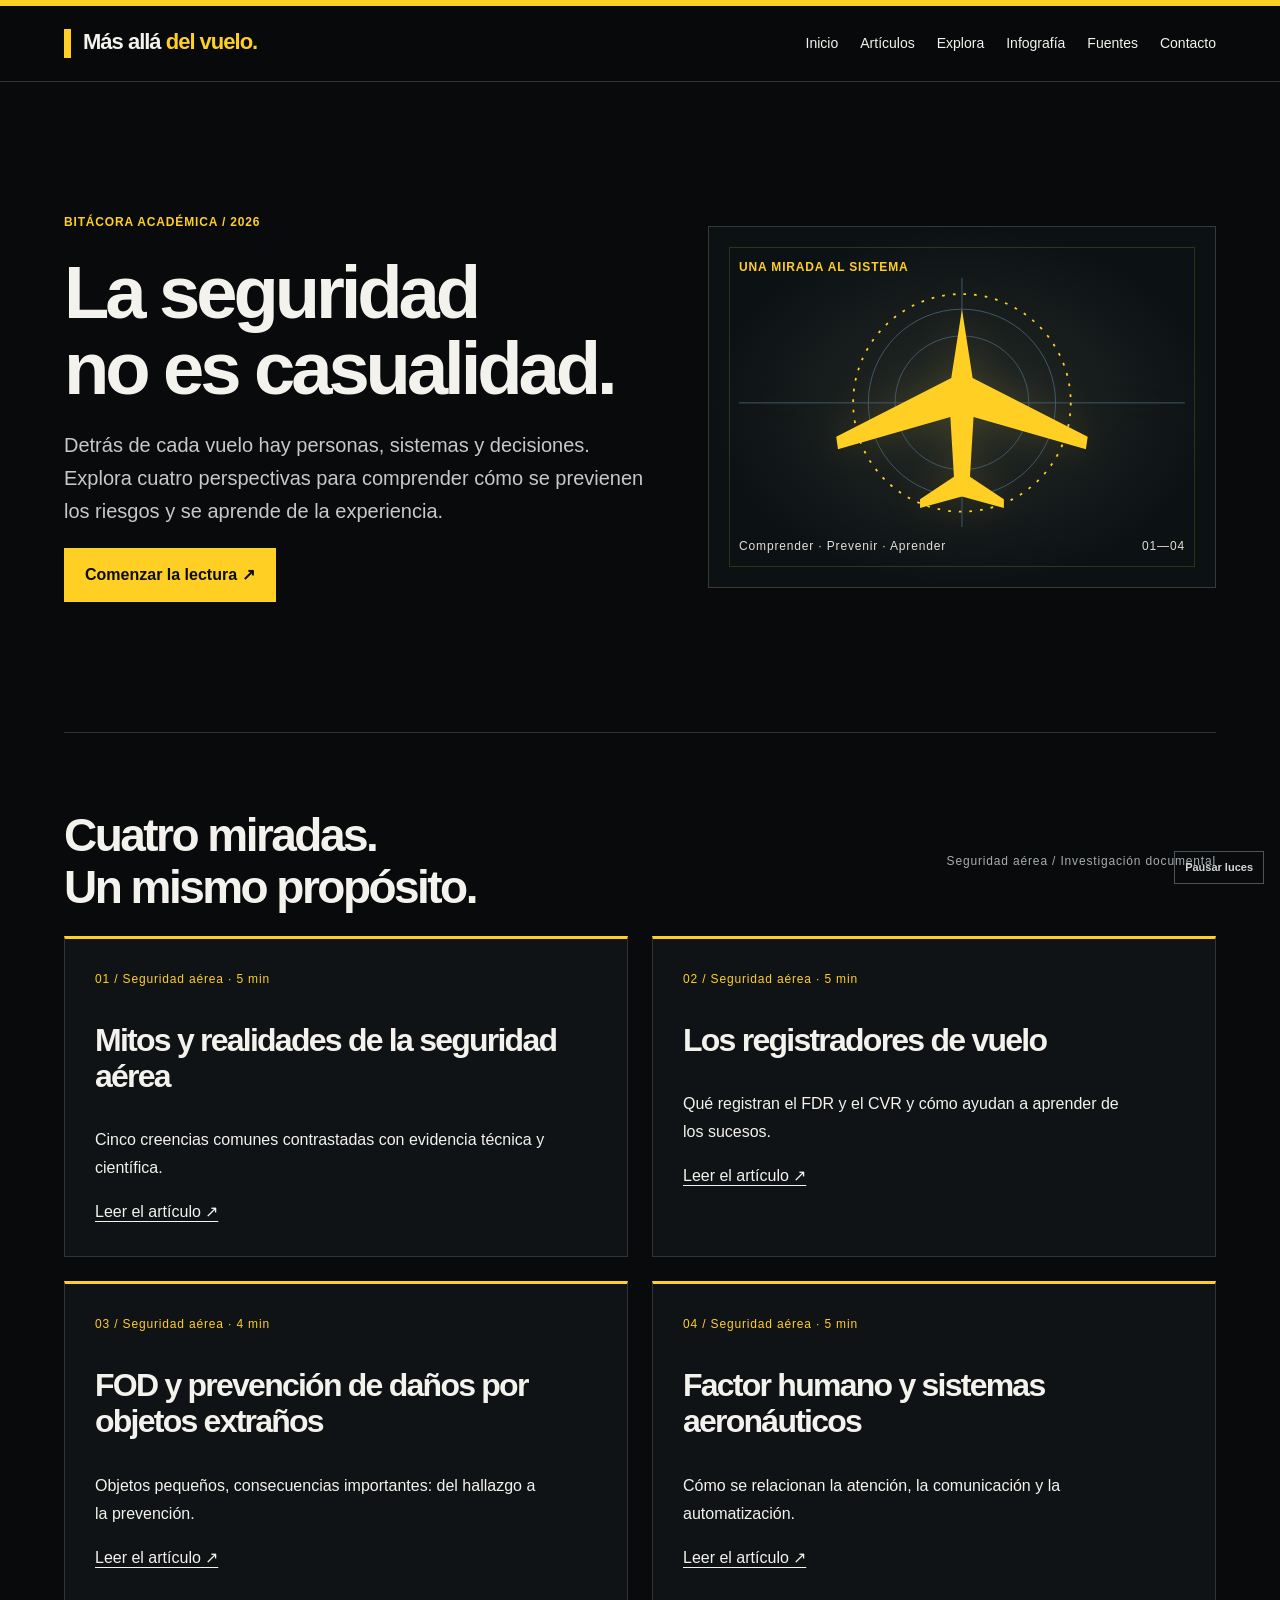
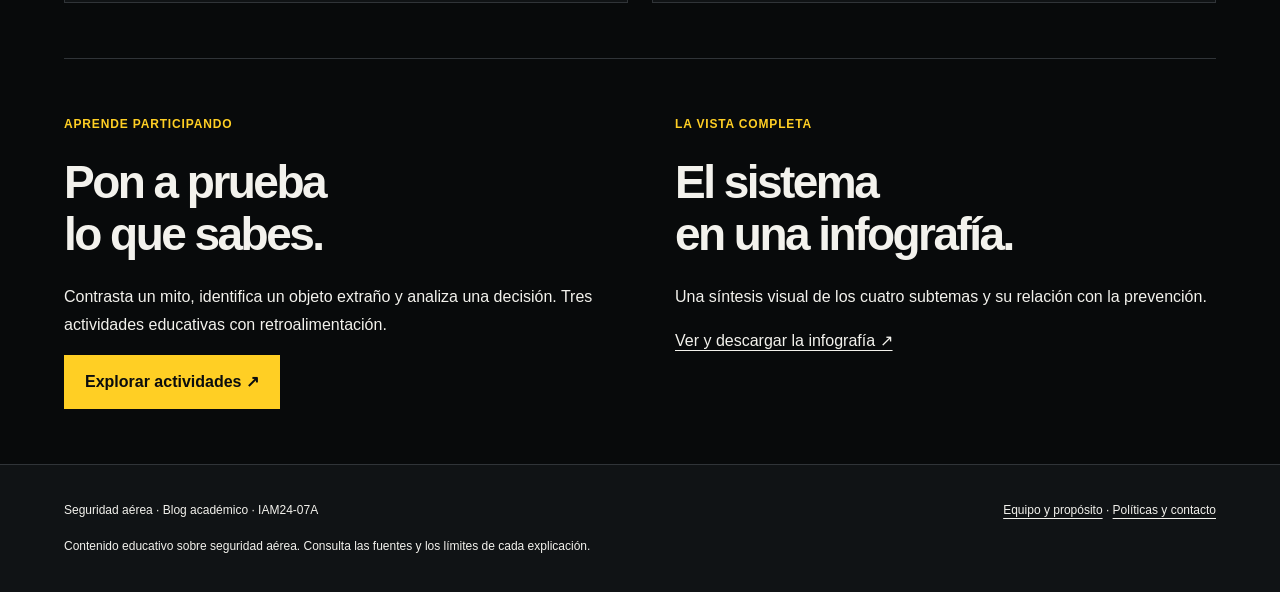
==== commit e0e2779f: "Rediseña en negro y amarillo con luces controlables, infografía vectorial y equipo completo" ====
--- a/index.html
+++ b/index.html
@@ -1 +1 @@
-<!doctype html><html lang="es"><head><meta charset="utf-8"><meta name="viewport" content="width=device-width, initial-scale=1"><meta name="description" content="Blog académico sobre seguridad aérea: mitos, registradores, FOD y factor humano."><title>Seguridad aérea · Más allá del vuelo</title><link rel="stylesheet" href="estilos.css"></head><body><a class="skip" href="#contenido">Saltar al contenido</a><div class="top"><header class="wrap"><a class="brand" href="index.html">Más allá<span> del vuelo.</span></a><nav aria-label="Navegación principal"><a href="index.html">Inicio</a><a href="index.html#articulos">Artículos</a><a href="actividades.html">Explora</a><a href="infografia.html">Infografía</a><a href="fuentes.html">Fuentes</a><a href="contacto.html">Contacto</a></nav></header></div><main id="contenido" class="wrap"><section class="hero"><div><div class="eyebrow">Bitácora académica / 2026</div><h1>La seguridad<br>no es casualidad.</h1><p class="lead">Detrás de cada vuelo hay personas, sistemas y decisiones. Explora cuatro perspectivas para comprender cómo se previenen los riesgos y se aprende de la experiencia.</p><a class="btn" href="#articulos">Comenzar la lectura ↗</a></div><div class="hero-art"><div class="eyebrow">Una mirada al sistema</div><svg viewBox="0 0 500 280" role="img" aria-label="Ilustración esquemática de un avión y cuatro áreas de seguridad"><g stroke="#466070" stroke-width="1" fill="none"><circle cx="250" cy="140" r="105"/><circle cx="250" cy="140" r="75"/><path d="M0 140h500M250 0v280"/></g><path fill="#f4ede0" d="M250 35l12 77 129 66-2 14-126-36-4 67 38 25v10l-47-13-47 13v-10l38-25-4-67-126 36-2-14 129-66z"/><circle cx="250" cy="140" r="122" stroke="#d77a4f" stroke-width="2" stroke-dasharray="3 9" fill="none"/></svg><div class="row meta" style="color:#e5dfd3"><span>Comprender · Prevenir · Aprender</span><span>01—04</span></div></div></section><section class="section" id="articulos"><div class="sectionhead"><h2>Cuatro miradas.<br>Un mismo propósito.</h2><p class="meta">Seguridad aérea / Investigación documental</p></div><div class="grid"><article class="story"><div class="meta">01 / Seguridad aérea · 5 min</div><h3><a href="mitos.html">Mitos y realidades de la seguridad aérea</a></h3><p>Cinco creencias comunes contrastadas con evidencia técnica y científica.</p><a href="mitos.html">Leer el artículo ↗</a></article><article class="story"><div class="meta">02 / Seguridad aérea · 5 min</div><h3><a href="registradores.html">Los registradores de vuelo</a></h3><p>Qué registran el FDR y el CVR y cómo ayudan a aprender de los sucesos.</p><a href="registradores.html">Leer el artículo ↗</a></article><article class="story"><div class="meta">03 / Seguridad aérea · 4 min</div><h3><a href="fod.html">FOD y prevención de daños por objetos extraños</a></h3><p>Objetos pequeños, consecuencias importantes: del hallazgo a la prevención.</p><a href="fod.html">Leer el artículo ↗</a></article><article class="story"><div class="meta">04 / Seguridad aérea · 5 min</div><h3><a href="factor-humano.html">Factor humano y sistemas aeronáuticos</a></h3><p>Cómo se relacionan la atención, la comunicación y la automatización.</p><a href="factor-humano.html">Leer el artículo ↗</a></article></div></section><section class="section split"><div><div class="eyebrow">Aprende participando</div><h2>Pon a prueba<br>lo que sabes.</h2><p>Contrasta un mito, identifica un objeto extraño y analiza una decisión. Tres actividades educativas con retroalimentación.</p><a class="btn" href="actividades.html">Explorar actividades ↗</a></div><div><div class="eyebrow">La vista completa</div><h2>El sistema<br>en una infografía.</h2><p>Una síntesis visual de los cuatro subtemas y su relación con la prevención.</p><a href="infografia.html">Ver y descargar la infografía ↗</a></div></section></main><footer><div class="wrap row"><span>Seguridad aérea · Blog académico · IAM24-07A</span><div><a href="acerca.html">Equipo y propósito</a> · <a href="politicas.html">Políticas y contacto</a></div></div><div class="wrap">Contenido educativo sobre seguridad aérea. Consulta las fuentes y los límites de cada explicación.</div></footer><script src="interaccion.js" defer></script></body></html>
+<!doctype html><html lang="es"><head><meta charset="utf-8"><meta name="viewport" content="width=device-width, initial-scale=1"><meta name="description" content="Blog académico sobre seguridad aérea: mitos, registradores, FOD y factor humano."><title>Seguridad aérea · Más allá del vuelo</title><link rel="stylesheet" href="estilos.css"></head><body><div class="ambient" aria-hidden="true"><i style="--left:0%;--duration:17s;--delay:-0s"></i><i style="--left:37%;--duration:18s;--delay:-2s"></i><i style="--left:74%;--duration:19s;--delay:-4s"></i><i style="--left:11%;--duration:20s;--delay:-6s"></i><i style="--left:48%;--duration:21s;--delay:-8s"></i><i style="--left:85%;--duration:22s;--delay:-10s"></i><i style="--left:22%;--duration:23s;--delay:-12s"></i><i style="--left:59%;--duration:24s;--delay:-14s"></i><i style="--left:96%;--duration:25s;--delay:-16s"></i><i style="--left:33%;--duration:17s;--delay:-18s"></i><i style="--left:70%;--duration:18s;--delay:-20s"></i><i style="--left:7%;--duration:19s;--delay:-22s"></i><i style="--left:44%;--duration:20s;--delay:-24s"></i><i style="--left:81%;--duration:21s;--delay:-26s"></i><i style="--left:18%;--duration:22s;--delay:-28s"></i><i style="--left:55%;--duration:23s;--delay:-30s"></i><i style="--left:92%;--duration:24s;--delay:-32s"></i><i style="--left:29%;--duration:25s;--delay:-34s"></i><i style="--left:66%;--duration:17s;--delay:-36s"></i><i style="--left:3%;--duration:18s;--delay:-38s"></i><i style="--left:40%;--duration:19s;--delay:-40s"></i><i style="--left:77%;--duration:20s;--delay:-42s"></i><i style="--left:14%;--duration:21s;--delay:-44s"></i><i style="--left:51%;--duration:22s;--delay:-46s"></i></div><button class="motion-toggle" type="button" aria-pressed="false">Pausar luces</button><a class="skip" href="#contenido">Saltar al contenido</a><div class="top"><header class="wrap"><a class="brand" href="index.html">Más allá<span> del vuelo.</span></a><nav aria-label="Navegación principal"><a href="index.html">Inicio</a><a href="index.html#articulos">Artículos</a><a href="actividades.html">Explora</a><a href="infografia.html">Infografía</a><a href="fuentes.html">Fuentes</a><a href="contacto.html">Contacto</a></nav></header></div><main id="contenido" class="wrap"><section class="hero"><div><div class="eyebrow">Bitácora académica / 2026</div><h1>La seguridad<br>no es casualidad.</h1><p class="lead">Detrás de cada vuelo hay personas, sistemas y decisiones. Explora cuatro perspectivas para comprender cómo se previenen los riesgos y se aprende de la experiencia.</p><a class="btn" href="#articulos">Comenzar la lectura ↗</a></div><div class="hero-art"><div class="eyebrow">Una mirada al sistema</div><svg viewBox="0 0 500 280" role="img" aria-label="Ilustración esquemática de un avión y cuatro áreas de seguridad"><g stroke="#466070" stroke-width="1" fill="none"><circle cx="250" cy="140" r="105"/><circle cx="250" cy="140" r="75"/><path d="M0 140h500M250 0v280"/></g><path fill="#ffcf24" d="M250 35l12 77 129 66-2 14-126-36-4 67 38 25v10l-47-13-47 13v-10l38-25-4-67-126 36-2-14 129-66z"/><circle cx="250" cy="140" r="122" stroke="#ffcf24" stroke-width="2" stroke-dasharray="3 9" fill="none"/></svg><div class="row meta" style="color:#e5dfd3"><span>Comprender · Prevenir · Aprender</span><span>01—04</span></div></div></section><section class="section" id="articulos"><div class="sectionhead"><h2>Cuatro miradas.<br>Un mismo propósito.</h2><p class="meta">Seguridad aérea / Investigación documental</p></div><div class="grid"><article class="story"><div class="meta">01 / Seguridad aérea · 5 min</div><h3><a href="mitos.html">Mitos y realidades de la seguridad aérea</a></h3><p>Cinco creencias comunes contrastadas con evidencia técnica y científica.</p><a href="mitos.html">Leer el artículo ↗</a></article><article class="story"><div class="meta">02 / Seguridad aérea · 5 min</div><h3><a href="registradores.html">Los registradores de vuelo</a></h3><p>Qué registran el FDR y el CVR y cómo ayudan a aprender de los sucesos.</p><a href="registradores.html">Leer el artículo ↗</a></article><article class="story"><div class="meta">03 / Seguridad aérea · 4 min</div><h3><a href="fod.html">FOD y prevención de daños por objetos extraños</a></h3><p>Objetos pequeños, consecuencias importantes: del hallazgo a la prevención.</p><a href="fod.html">Leer el artículo ↗</a></article><article class="story"><div class="meta">04 / Seguridad aérea · 5 min</div><h3><a href="factor-humano.html">Factor humano y sistemas aeronáuticos</a></h3><p>Cómo se relacionan la atención, la comunicación y la automatización.</p><a href="factor-humano.html">Leer el artículo ↗</a></article></div></section><section class="section split"><div><div class="eyebrow">Aprende participando</div><h2>Pon a prueba<br>lo que sabes.</h2><p>Contrasta un mito, identifica un objeto extraño y analiza una decisión. Tres actividades educativas con retroalimentación.</p><a class="btn" href="actividades.html">Explorar actividades ↗</a></div><div><div class="eyebrow">La vista completa</div><h2>El sistema<br>en una infografía.</h2><p>Una síntesis visual de los cuatro subtemas y su relación con la prevención.</p><a href="infografia.html">Ver y descargar la infografía ↗</a></div></section></main><footer><div class="wrap row"><span>Seguridad aérea · Blog académico · IAM24-07A</span><div><a href="acerca.html">Equipo y propósito</a> · <a href="politicas.html">Políticas y contacto</a></div></div><div class="wrap">Contenido educativo sobre seguridad aérea. Consulta las fuentes y los límites de cada explicación.</div></footer><script src="interaccion.js" defer></script></body></html>
--- a/estilos.css
+++ b/estilos.css
@@ -1,2 +1,4 @@
 
-:root{--ink:#142d3e;--paper:#f7f5ef;--accent:#a3442c;--line:#d7d8d2}*{box-sizing:border-box}html{scroll-behavior:smooth}body{margin:0;background:var(--paper);color:var(--ink);font-family:Arial,sans-serif;line-height:1.75}a{color:inherit;text-underline-offset:4px}a:hover{color:var(--accent)}a:focus-visible,button:focus-visible,summary:focus-visible{outline:3px solid var(--accent);outline-offset:5px}.wrap{width:min(1180px,90%);margin:auto}.top{background:var(--paper);border-top:6px solid var(--ink);border-bottom:1px solid var(--line)}header{display:flex;align-items:center;justify-content:space-between;gap:30px;padding:23px 0}.brand{font:bold 24px Georgia,serif;text-decoration:none;white-space:nowrap}.brand span{color:var(--accent)}nav{display:flex;gap:22px;flex-wrap:wrap;font-size:14px}nav a{text-decoration:none}.hero{display:grid;grid-template-columns:1.15fr 1fr;align-items:center;gap:60px;padding:75px 0}.eyebrow,.meta,.articlemeta{font-size:12px;letter-spacing:.07em}.eyebrow{text-transform:uppercase;color:var(--accent);font-weight:bold}h1,h2,h3{font-family:Georgia,serif;font-weight:normal;line-height:1.13;letter-spacing:-.035em}h1{font-size:clamp(42px,5.8vw,78px);margin:22px 0}h2{font-size:clamp(30px,4vw,46px);margin:22px 0}h3{font-size:29px}.lead{font-size:20px;line-height:1.65;max-width:660px}.btn,button{display:inline-block;border:1px solid var(--ink);background:var(--ink);color:white;padding:12px 20px;text-decoration:none;cursor:pointer;font:inherit}.btn:hover,button:hover{background:var(--accent);color:white;border-color:var(--accent)}.hero-art{background:var(--ink);padding:30px;color:white;border-radius:50% 50% 3px 3px}.hero-art .eyebrow{color:#efb293}.hero-art svg{width:100%;height:auto}.section{padding:55px 0;border-top:1px solid var(--line)}.sectionhead,.row{display:flex;justify-content:space-between;gap:20px;align-items:center}.grid{display:grid;grid-template-columns:repeat(2,1fr);gap:24px}.story{padding:30px;border:1px solid var(--line);background:#fffefa;position:relative}.story h3 a{text-decoration:none}.story .meta{color:var(--accent)}.story p{max-width:450px}.split{display:grid;grid-template-columns:1fr 1fr;gap:70px}.reading{max-width:800px;margin:55px auto 85px}.reading h1{font-size:clamp(40px,5vw,65px)}.reading h2{font-size:32px;margin-top:44px}.reading p{font-size:17px}.articlemeta{padding:15px 0;border-block:1px solid var(--line);color:#50616b}.back{font-size:14px}.diagram{margin:35px 0;background:#eeede5;padding:20px}.diagram svg{width:100%;height:auto;display:block}.caption,figcaption{font-size:12px!important;line-height:1.6;color:#50616b;margin-top:12px}.note{border-left:3px solid var(--accent);padding:15px 20px;background:#eeede5}.exercise,.learning{border:1px solid var(--line);padding:25px;margin:35px 0;background:#fffefa}.exercise label{display:block;padding:12px 0;border-bottom:1px solid var(--line);cursor:pointer}.exercise input{margin-right:10px}.exercise button{margin-top:20px}.feedback{min-height:28px;font-weight:bold}.share{display:flex;gap:12px;align-items:center;flex-wrap:wrap;margin:30px 0}.share button{font-size:14px;padding:8px 14px}.share-status{font-size:13px}footer{border-top:1px solid var(--line);padding:35px 0;background:#e9ebe5;font-size:12px}footer .wrap+.wrap{margin-top:15px}.skip{position:absolute;top:-100px}.skip:focus{top:10px;background:white;padding:10px;z-index:20}img{max-width:100%;height:auto}details{padding:16px;border-bottom:1px solid var(--line)}summary{cursor:pointer;font-weight:bold}.infographic{display:block;width:min(100%,800px);margin:auto}table{width:100%;border-collapse:collapse}td,th{text-align:left;padding:12px;border-bottom:1px solid var(--line)}@media(max-width:750px){header{display:block}nav{margin-top:18px;gap:14px}.hero,.split{grid-template-columns:1fr;gap:30px}.hero{padding:35px 0}.hero-art{max-width:460px;width:100%;margin:auto}.grid{grid-template-columns:1fr}.sectionhead,.row{align-items:flex-start;flex-direction:column}.reading{margin-top:30px}.reading p{font-size:16px}.diagram{padding:10px;margin-inline:0}h1{overflow-wrap:anywhere}.story{padding:24px}}@media(prefers-reduced-motion:reduce){html{scroll-behavior:auto}}+:root{--ink:#142d3e;--paper:#f7f5ef;--accent:#a3442c;--line:#d7d8d2}*{box-sizing:border-box}html{scroll-behavior:smooth}body{margin:0;background:var(--paper);color:var(--ink);font-family:Arial,sans-serif;line-height:1.75}a{color:inherit;text-underline-offset:4px}a:hover{color:var(--accent)}a:focus-visible,button:focus-visible,summary:focus-visible{outline:3px solid var(--accent);outline-offset:5px}.wrap{width:min(1180px,90%);margin:auto}.top{background:var(--paper);border-top:6px solid var(--ink);border-bottom:1px solid var(--line)}header{display:flex;align-items:center;justify-content:space-between;gap:30px;padding:23px 0}.brand{font:bold 24px Georgia,serif;text-decoration:none;white-space:nowrap}.brand span{color:var(--accent)}nav{display:flex;gap:22px;flex-wrap:wrap;font-size:14px}nav a{text-decoration:none}.hero{display:grid;grid-template-columns:1.15fr 1fr;align-items:center;gap:60px;padding:75px 0}.eyebrow,.meta,.articlemeta{font-size:12px;letter-spacing:.07em}.eyebrow{text-transform:uppercase;color:var(--accent);font-weight:bold}h1,h2,h3{font-family:Georgia,serif;font-weight:normal;line-height:1.13;letter-spacing:-.035em}h1{font-size:clamp(42px,5.8vw,78px);margin:22px 0}h2{font-size:clamp(30px,4vw,46px);margin:22px 0}h3{font-size:29px}.lead{font-size:20px;line-height:1.65;max-width:660px}.btn,button{display:inline-block;border:1px solid var(--ink);background:var(--ink);color:white;padding:12px 20px;text-decoration:none;cursor:pointer;font:inherit}.btn:hover,button:hover{background:var(--accent);color:white;border-color:var(--accent)}.hero-art{background:var(--ink);padding:30px;color:white;border-radius:50% 50% 3px 3px}.hero-art .eyebrow{color:#efb293}.hero-art svg{width:100%;height:auto}.section{padding:55px 0;border-top:1px solid var(--line)}.sectionhead,.row{display:flex;justify-content:space-between;gap:20px;align-items:center}.grid{display:grid;grid-template-columns:repeat(2,1fr);gap:24px}.story{padding:30px;border:1px solid var(--line);background:#fffefa;position:relative}.story h3 a{text-decoration:none}.story .meta{color:var(--accent)}.story p{max-width:450px}.split{display:grid;grid-template-columns:1fr 1fr;gap:70px}.reading{max-width:800px;margin:55px auto 85px}.reading h1{font-size:clamp(40px,5vw,65px)}.reading h2{font-size:32px;margin-top:44px}.reading p{font-size:17px}.articlemeta{padding:15px 0;border-block:1px solid var(--line);color:#50616b}.back{font-size:14px}.diagram{margin:35px 0;background:#eeede5;padding:20px}.diagram svg{width:100%;height:auto;display:block}.caption,figcaption{font-size:12px!important;line-height:1.6;color:#50616b;margin-top:12px}.note{border-left:3px solid var(--accent);padding:15px 20px;background:#eeede5}.exercise,.learning{border:1px solid var(--line);padding:25px;margin:35px 0;background:#fffefa}.exercise label{display:block;padding:12px 0;border-bottom:1px solid var(--line);cursor:pointer}.exercise input{margin-right:10px}.exercise button{margin-top:20px}.feedback{min-height:28px;font-weight:bold}.share{display:flex;gap:12px;align-items:center;flex-wrap:wrap;margin:30px 0}.share button{font-size:14px;padding:8px 14px}.share-status{font-size:13px}footer{border-top:1px solid var(--line);padding:35px 0;background:#e9ebe5;font-size:12px}footer .wrap+.wrap{margin-top:15px}.skip{position:absolute;top:-100px}.skip:focus{top:10px;background:white;padding:10px;z-index:20}img{max-width:100%;height:auto}details{padding:16px;border-bottom:1px solid var(--line)}summary{cursor:pointer;font-weight:bold}.infographic{display:block;width:min(100%,800px);margin:auto}table{width:100%;border-collapse:collapse}td,th{text-align:left;padding:12px;border-bottom:1px solid var(--line)}@media(max-width:750px){header{display:block}nav{margin-top:18px;gap:14px}.hero,.split{grid-template-columns:1fr;gap:30px}.hero{padding:35px 0}.hero-art{max-width:460px;width:100%;margin:auto}.grid{grid-template-columns:1fr}.sectionhead,.row{align-items:flex-start;flex-direction:column}.reading{margin-top:30px}.reading p{font-size:16px}.diagram{padding:10px;margin-inline:0}h1{overflow-wrap:anywhere}.story{padding:24px}}@media(prefers-reduced-motion:reduce){html{scroll-behavior:auto}}
+/* Edición nocturna */
+:root{--ink:#f3f2ed;--paper:#080a0b;--accent:#ffcf24;--line:#303438}body{background:var(--paper);color:var(--ink)}.top{border-top-color:var(--accent);background:#080a0bed;position:relative;z-index:3}.brand{font-family:Arial,sans-serif;font-size:22px;letter-spacing:-1px}.brand:before{content:'';display:inline-block;width:7px;height:29px;background:var(--accent);vertical-align:middle;margin-right:12px}.brand span{color:#ffcf24}h1,h2,h3{font-family:Arial,sans-serif;font-weight:800;letter-spacing:-.055em}h1{line-height:1.02}nav a:hover{color:var(--accent)}.hero{min-height:650px;position:relative}.hero-art{background:radial-gradient(ellipse,#252b28 0,#0c1114 70%);border:1px solid #373b36;border-radius:0;overflow:hidden;position:relative}.hero-art:before{content:'';position:absolute;inset:20px;border:1px solid #ffcf242b;pointer-events:none}.hero-art svg{filter:drop-shadow(0 0 18px #ffcf2425)}.hero-art .eyebrow{color:var(--accent)}.lead{color:#c7c9c9}.story{background:#101315;border-color:#303438;border-top:3px solid #ffcf24;transition:transform .25s,background .25s}.story:hover{transform:translateY(-5px);background:#191d20}.story h3{font-size:32px}.story .meta{color:var(--accent)}.btn,button{background:var(--accent);border-color:var(--accent);color:#0b0d0e;font-weight:bold}.btn:hover,button:hover{background:#ffe486;border-color:#ffe486;color:#080a0b}.reading h1{max-width:800px}.reading p{color:#d0d2d3}.articlemeta,.caption,figcaption{color:#a7adb0!important}.diagram{background:#131719;border:1px solid #343a3c}.note{background:#161a1c;border-color:var(--accent)}.learning,.exercise{background:#111517;border-color:#343a3c}.exercise label{border-color:#343a3c}input{accent-color:var(--accent)}fieldset{border:0;padding:0}legend{font-weight:bold;font-size:19px;margin-bottom:16px}.feedback{color:var(--accent)!important}footer{background:#101315}.sectionhead .meta{color:#a7adb0}.skip:focus{background:#111;color:#fff}.ambient{position:fixed;inset:0;pointer-events:none;z-index:0;overflow:hidden}.ambient i{position:absolute;bottom:-20px;width:3px;height:3px;border-radius:50%;background:#ffcf24;box-shadow:0 0 12px #ffcf24;opacity:0;animation:drift var(--duration) linear infinite;animation-delay:var(--delay);left:var(--left)}main,footer{position:relative;z-index:1}.motion-toggle{font-size:11px;padding:6px 10px;background:transparent;color:#d2d6d7;border:1px solid #4d5457;position:fixed;bottom:16px;right:16px;z-index:10}.motion-paused .ambient i{animation-play-state:paused}.motion-paused .ambient{opacity:.15}@keyframes drift{0%{transform:translate(0,0);opacity:0}15%{opacity:.5}80%{opacity:.25}100%{transform:translate(60px,-110vh);opacity:0}}@media(prefers-reduced-motion:reduce){.ambient{display:none}.story{transition:none}.story:hover{transform:none}}@media(max-width:750px){.hero{min-height:0}.brand{font-size:21px}.hero-art{padding:22px}.motion-toggle{bottom:9px;right:9px}.reading h1{font-size:42px}}
